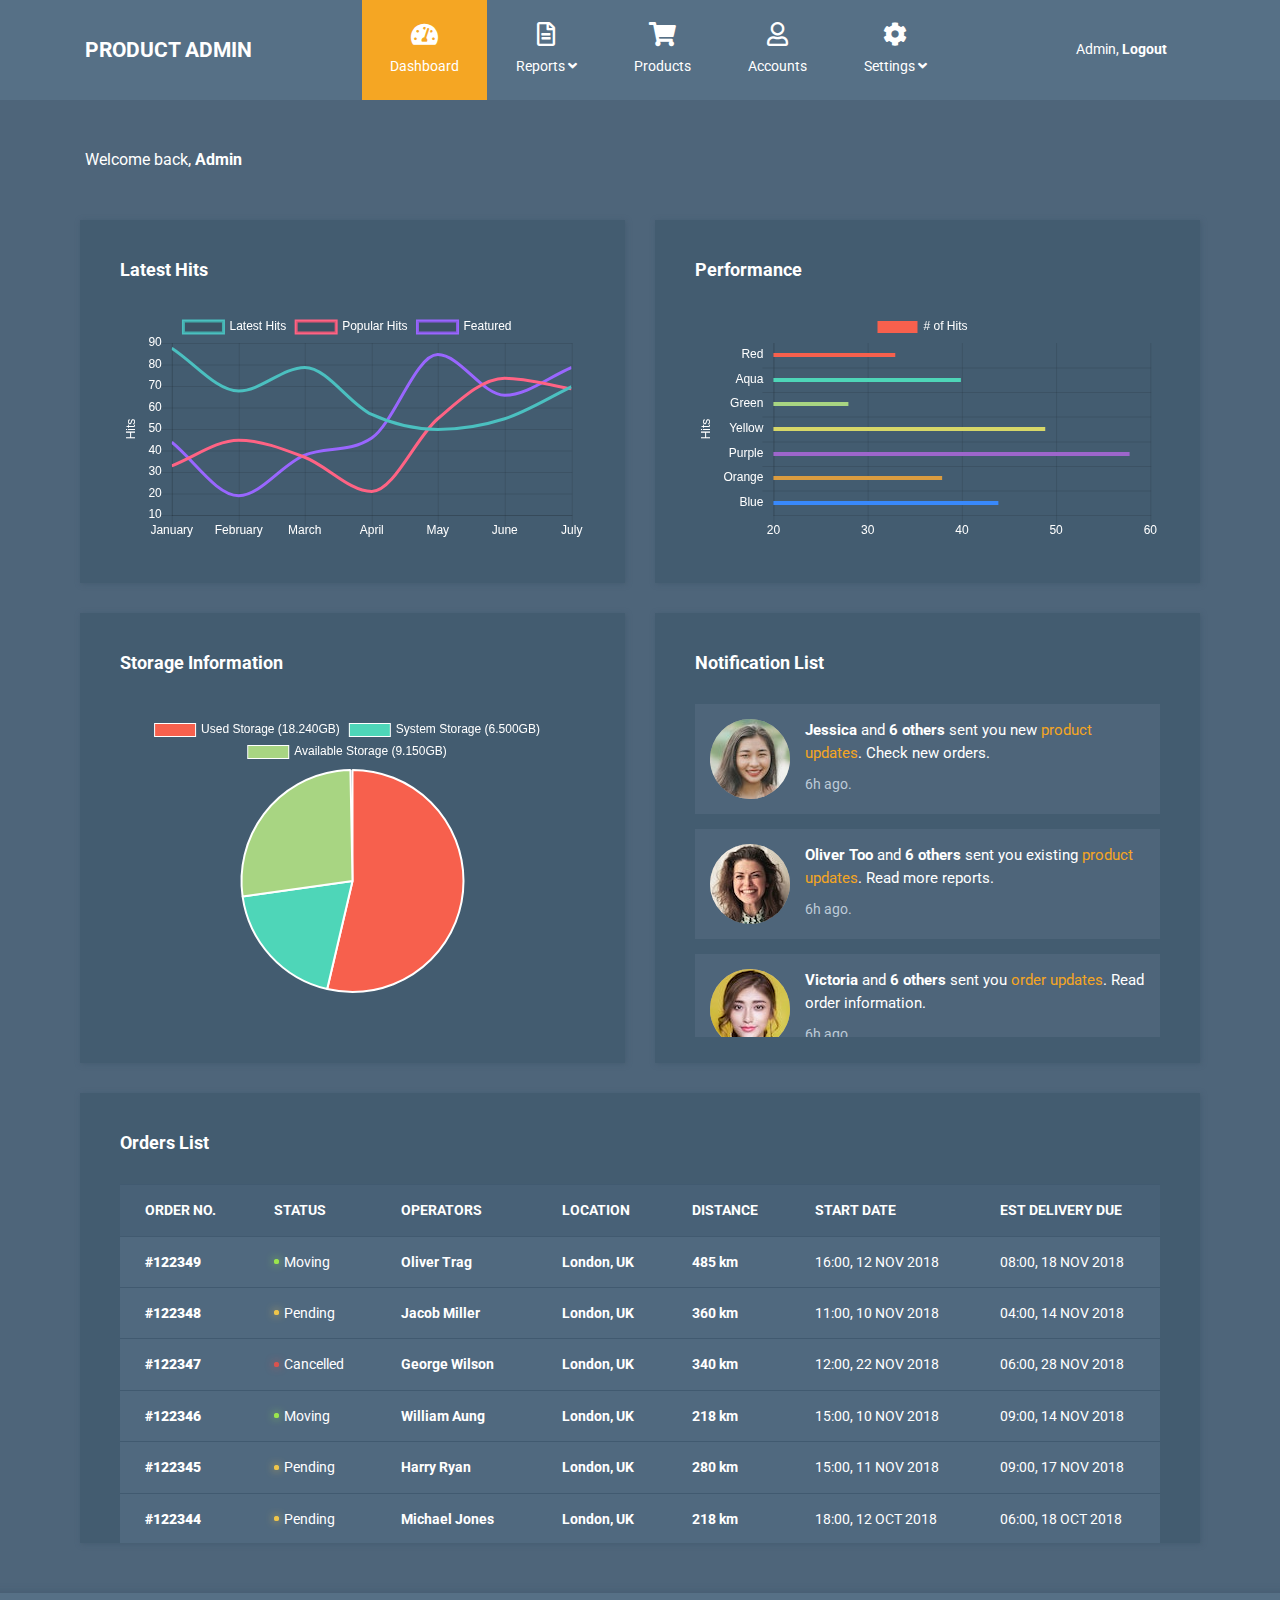
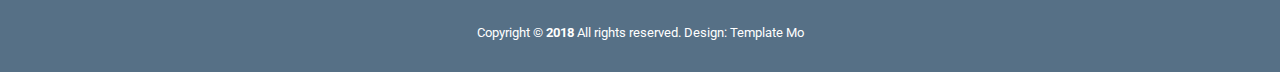
==== index.html @ ad21f2d3 "is added downloaded boostrap template" ====
<!DOCTYPE html>
<html lang="en">

<head>
    <meta charset="UTF-8">
    <meta name="viewport" content="width=device-width, initial-scale=1.0">
    <meta http-equiv="X-UA-Compatible" content="ie=edge">
    <title>Product Admin - Dashboard HTML Template</title>
    <link rel="stylesheet" href="https://fonts.googleapis.com/css?family=Roboto:400,700">
    <!-- https://fonts.google.com/specimen/Roboto -->
    <link rel="stylesheet" href="css/fontawesome.min.css">
    <!-- https://fontawesome.com/ -->
    <link rel="stylesheet" href="css/bootstrap.min.css">
    <!-- https://getbootstrap.com/ -->
    <link rel="stylesheet" href="css/templatemo-style.css">
    <!--
	Product Admin CSS Template
	https://templatemo.com/tm-524-product-admin
	-->
</head>

<body id="reportsPage">
    <div class="" id="home">
        <nav class="navbar navbar-expand-xl">
            <div class="container h-100">
                <a class="navbar-brand" href="index.html">
                    <h1 class="tm-site-title mb-0">Product Admin</h1>
                </a>
                <button class="navbar-toggler ml-auto mr-0" type="button" data-toggle="collapse" data-target="#navbarSupportedContent"
                    aria-controls="navbarSupportedContent" aria-expanded="false" aria-label="Toggle navigation">
                    <i class="fas fa-bars tm-nav-icon"></i>
                </button>

                <div class="collapse navbar-collapse" id="navbarSupportedContent">
                    <ul class="navbar-nav mx-auto h-100">
                        <li class="nav-item">
                            <a class="nav-link active" href="#">
                                <i class="fas fa-tachometer-alt"></i>
                                Dashboard
                                <span class="sr-only">(current)</span>
                            </a>
                        </li>
                        <li class="nav-item dropdown">

                            <a class="nav-link dropdown-toggle" href="#" id="navbarDropdown" role="button" data-toggle="dropdown"
                                aria-haspopup="true" aria-expanded="false">
                                <i class="far fa-file-alt"></i>
                                <span>
                                    Reports <i class="fas fa-angle-down"></i>
                                </span>
                            </a>
                            <div class="dropdown-menu" aria-labelledby="navbarDropdown">
                                <a class="dropdown-item" href="#">Daily Report</a>
                                <a class="dropdown-item" href="#">Weekly Report</a>
                                <a class="dropdown-item" href="#">Yearly Report</a>
                            </div>
                        </li>
                        <li class="nav-item">
                            <a class="nav-link" href="products.html">
                                <i class="fas fa-shopping-cart"></i>
                                Products
                            </a>
                        </li>

                        <li class="nav-item">
                            <a class="nav-link" href="accounts.html">
                                <i class="far fa-user"></i>
                                Accounts
                            </a>
                        </li>
                        <li class="nav-item dropdown">
                            <a class="nav-link dropdown-toggle" href="#" id="navbarDropdown" role="button" data-toggle="dropdown"
                                aria-haspopup="true" aria-expanded="false">
                                <i class="fas fa-cog"></i>
                                <span>
                                    Settings <i class="fas fa-angle-down"></i>
                                </span>
                            </a>
                            <div class="dropdown-menu" aria-labelledby="navbarDropdown">
                                <a class="dropdown-item" href="#">Profile</a>
                                <a class="dropdown-item" href="#">Billing</a>
                                <a class="dropdown-item" href="#">Customize</a>
                            </div>
                        </li>
                    </ul>
                    <ul class="navbar-nav">
                        <li class="nav-item">
                            <a class="nav-link d-block" href="login.html">
                                Admin, <b>Logout</b>
                            </a>
                        </li>
                    </ul>
                </div>
            </div>

        </nav>
        <div class="container">
            <div class="row">
                <div class="col">
                    <p class="text-white mt-5 mb-5">Welcome back, <b>Admin</b></p>
                </div>
            </div>
            <!-- row -->
            <div class="row tm-content-row">
                <div class="col-sm-12 col-md-12 col-lg-6 col-xl-6 tm-block-col">
                    <div class="tm-bg-primary-dark tm-block">
                        <h2 class="tm-block-title">Latest Hits</h2>
                        <canvas id="lineChart"></canvas>
                    </div>
                </div>
                <div class="col-sm-12 col-md-12 col-lg-6 col-xl-6 tm-block-col">
                    <div class="tm-bg-primary-dark tm-block">
                        <h2 class="tm-block-title">Performance</h2>
                        <canvas id="barChart"></canvas>
                    </div>
                </div>
                <div class="col-sm-12 col-md-12 col-lg-6 col-xl-6 tm-block-col">
                    <div class="tm-bg-primary-dark tm-block tm-block-taller">
                        <h2 class="tm-block-title">Storage Information</h2>
                        <div id="pieChartContainer">
                            <canvas id="pieChart" class="chartjs-render-monitor" width="200" height="200"></canvas>
                        </div>                        
                    </div>
                </div>
                <div class="col-sm-12 col-md-12 col-lg-6 col-xl-6 tm-block-col">
                    <div class="tm-bg-primary-dark tm-block tm-block-taller tm-block-overflow">
                        <h2 class="tm-block-title">Notification List</h2>
                        <div class="tm-notification-items">
                            <div class="media tm-notification-item">
                                <div class="tm-gray-circle"><img src="img/notification-01.jpg" alt="Avatar Image" class="rounded-circle"></div>
                                <div class="media-body">
                                    <p class="mb-2"><b>Jessica</b> and <b>6 others</b> sent you new <a href="#"
                                            class="tm-notification-link">product updates</a>. Check new orders.</p>
                                    <span class="tm-small tm-text-color-secondary">6h ago.</span>
                                </div>
                            </div>
                            <div class="media tm-notification-item">
                                <div class="tm-gray-circle"><img src="img/notification-02.jpg" alt="Avatar Image" class="rounded-circle"></div>
                                <div class="media-body">
                                    <p class="mb-2"><b>Oliver Too</b> and <b>6 others</b> sent you existing <a href="#"
                                            class="tm-notification-link">product updates</a>. Read more reports.</p>
                                    <span class="tm-small tm-text-color-secondary">6h ago.</span>
                                </div>
                            </div>
                            <div class="media tm-notification-item">
                                <div class="tm-gray-circle"><img src="img/notification-03.jpg" alt="Avatar Image" class="rounded-circle"></div>
                                <div class="media-body">
                                    <p class="mb-2"><b>Victoria</b> and <b>6 others</b> sent you <a href="#"
                                            class="tm-notification-link">order updates</a>. Read order information.</p>
                                    <span class="tm-small tm-text-color-secondary">6h ago.</span>
                                </div>
                            </div>
                            <div class="media tm-notification-item">
                                <div class="tm-gray-circle"><img src="img/notification-01.jpg" alt="Avatar Image" class="rounded-circle"></div>
                                <div class="media-body">
                                    <p class="mb-2"><b>Laura Cute</b> and <b>6 others</b> sent you <a href="#"
                                            class="tm-notification-link">product records</a>.</p>
                                    <span class="tm-small tm-text-color-secondary">6h ago.</span>
                                </div>
                            </div>
                            <div class="media tm-notification-item">
                                <div class="tm-gray-circle"><img src="img/notification-02.jpg" alt="Avatar Image" class="rounded-circle"></div>
                                <div class="media-body">
                                    <p class="mb-2"><b>Samantha</b> and <b>6 others</b> sent you <a href="#"
                                            class="tm-notification-link">order stuffs</a>.</p>
                                    <span class="tm-small tm-text-color-secondary">6h ago.</span>
                                </div>
                            </div>
                            <div class="media tm-notification-item">
                                <div class="tm-gray-circle"><img src="img/notification-03.jpg" alt="Avatar Image" class="rounded-circle"></div>
                                <div class="media-body">
                                    <p class="mb-2"><b>Sophie</b> and <b>6 others</b> sent you <a href="#"
                                            class="tm-notification-link">product updates</a>.</p>
                                    <span class="tm-small tm-text-color-secondary">6h ago.</span>
                                </div>
                            </div>
                            <div class="media tm-notification-item">
                                <div class="tm-gray-circle"><img src="img/notification-01.jpg" alt="Avatar Image" class="rounded-circle"></div>
                                <div class="media-body">
                                    <p class="mb-2"><b>Lily A</b> and <b>6 others</b> sent you <a href="#"
                                            class="tm-notification-link">product updates</a>.</p>
                                    <span class="tm-small tm-text-color-secondary">6h ago.</span>
                                </div>
                            </div>
                            <div class="media tm-notification-item">
                                <div class="tm-gray-circle"><img src="img/notification-02.jpg" alt="Avatar Image" class="rounded-circle"></div>
                                <div class="media-body">
                                    <p class="mb-2"><b>Amara</b> and <b>6 others</b> sent you <a href="#"
                                            class="tm-notification-link">product updates</a>.</p>
                                    <span class="tm-small tm-text-color-secondary">6h ago.</span>
                                </div>
                            </div>
                            <div class="media tm-notification-item">
                                <div class="tm-gray-circle"><img src="img/notification-03.jpg" alt="Avatar Image" class="rounded-circle"></div>
                                <div class="media-body">
                                    <p class="mb-2"><b>Cinthela</b> and <b>6 others</b> sent you <a href="#"
                                            class="tm-notification-link">product updates</a>.</p>
                                    <span class="tm-small tm-text-color-secondary">6h ago.</span>
                                </div>
                            </div>
                        </div>
                    </div>
                </div>
                <div class="col-12 tm-block-col">
                    <div class="tm-bg-primary-dark tm-block tm-block-taller tm-block-scroll">
                        <h2 class="tm-block-title">Orders List</h2>
                        <table class="table">
                            <thead>
                                <tr>
                                    <th scope="col">ORDER NO.</th>
                                    <th scope="col">STATUS</th>
                                    <th scope="col">OPERATORS</th>
                                    <th scope="col">LOCATION</th>
                                    <th scope="col">DISTANCE</th>
                                    <th scope="col">START DATE</th>
                                    <th scope="col">EST DELIVERY DUE</th>
                                </tr>
                            </thead>
                            <tbody>
                                <tr>
                                    <th scope="row"><b>#122349</b></th>
                                    <td>
                                        <div class="tm-status-circle moving">
                                        </div>Moving
                                    </td>
                                    <td><b>Oliver Trag</b></td>
                                    <td><b>London, UK</b></td>
                                    <td><b>485 km</b></td>
                                    <td>16:00, 12 NOV 2018</td>
                                    <td>08:00, 18 NOV 2018</td>
                                </tr>
                                <tr>
                                    <th scope="row"><b>#122348</b></th>
                                    <td>
                                        <div class="tm-status-circle pending">
                                        </div>Pending
                                    </td>
                                    <td><b>Jacob Miller</b></td>
                                    <td><b>London, UK</b></td>
                                    <td><b>360 km</b></td>
                                    <td>11:00, 10 NOV 2018</td>
                                    <td>04:00, 14 NOV 2018</td>
                                </tr>
                                <tr>
                                    <th scope="row"><b>#122347</b></th>
                                    <td>
                                        <div class="tm-status-circle cancelled">
                                        </div>Cancelled
                                    </td>
                                    <td><b>George Wilson</b></td>
                                    <td><b>London, UK</b></td>
                                    <td><b>340 km</b></td>
                                    <td>12:00, 22 NOV 2018</td>
                                    <td>06:00, 28 NOV 2018</td>
                                </tr>
                                <tr>
                                    <th scope="row"><b>#122346</b></th>
                                    <td>
                                        <div class="tm-status-circle moving">
                                        </div>Moving
                                    </td>
                                    <td><b>William Aung</b></td>
                                    <td><b>London, UK</b></td>
                                    <td><b>218 km</b></td>
                                    <td>15:00, 10 NOV 2018</td>
                                    <td>09:00, 14 NOV 2018</td>
                                </tr>
                                <tr>
                                    <th scope="row"><b>#122345</b></th>
                                    <td>
                                        <div class="tm-status-circle pending">
                                        </div>Pending
                                    </td>
                                    <td><b>Harry Ryan</b></td>
                                    <td><b>London, UK</b></td>
                                    <td><b>280 km</b></td>
                                    <td>15:00, 11 NOV 2018</td>
                                    <td>09:00, 17 NOV 2018</td>
                                </tr>
                                <tr>
                                    <th scope="row"><b>#122344</b></th>
                                    <td>
                                        <div class="tm-status-circle pending">
                                        </div>Pending
                                    </td>
                                    <td><b>Michael Jones</b></td>
                                    <td><b>London, UK</b></td>
                                    <td><b>218 km</b></td>
                                    <td>18:00, 12 OCT 2018</td>
                                    <td>06:00, 18 OCT 2018</td>
                                </tr>
                                <tr>
                                    <th scope="row"><b>#122343</b></th>
                                    <td>
                                        <div class="tm-status-circle moving">
                                        </div>Moving
                                    </td>
                                    <td><b>Timmy Davis</b></td>
                                    <td><b>London, UK</b></td>
                                    <td><b>218 km</b></td>
                                    <td>12:00, 10 OCT 2018</td>
                                    <td>08:00, 18 OCT 2018</td>
                                </tr>
                                <tr>
                                    <th scope="row"><b>#122342</b></th>
                                    <td>
                                        <div class="tm-status-circle moving">
                                        </div>Moving
                                    </td>
                                    <td><b>Oscar Phyo</b></td>
                                    <td><b>London, UK</b></td>
                                    <td><b>420 km</b></td>
                                    <td>15:30, 06 OCT 2018</td>
                                    <td>09:30, 16 OCT 2018</td>
                                </tr>
                                <tr>
                                    <th scope="row"><b>#122341</b></th>
                                    <td>
                                        <div class="tm-status-circle moving">
                                        </div>Moving
                                    </td>
                                    <td><b>Charlie Brown</b></td>
                                    <td><b>London, UK</b></td>
                                    <td><b>300 km</b></td>
                                    <td>11:00, 10 OCT 2018</td>
                                    <td>03:00, 14 OCT 2018</td>
                                </tr>
                                <tr>
                                    <th scope="row"><b>#122340</b></th>
                                    <td>
                                        <div class="tm-status-circle cancelled">
                                        </div>Cancelled
                                    </td>
                                    <td><b>Wilson Cookies</b></td>
                                    <td><b>London, UK</b></td>
                                    <td><b>218 km</b></td>
                                    <td>17:30, 12 OCT 2018</td>
                                    <td>08:30, 22 OCT 2018</td>
                                </tr>
                                <tr>
                                    <th scope="row"><b>#122339</b></th>
                                    <td>
                                        <div class="tm-status-circle moving">
                                        </div>Moving
                                    </td>
                                    <td><b>Richard Clamon</b></td>
                                    <td><b>London, UK</b></td>
                                    <td><b>150 km</b></td>
                                    <td>15:00, 12 OCT 2018</td>
                                    <td>09:20, 26 OCT 2018</td>
                                </tr>
                            </tbody>
                        </table>
                    </div>
                </div>
            </div>
        </div>
        <footer class="tm-footer row tm-mt-small">
            <div class="col-12 font-weight-light">
                <p class="text-center text-white mb-0 px-4 small">
                    Copyright &copy; <b>2018</b> All rights reserved. 
                    
                    Design: <a rel="nofollow noopener" href="https://templatemo.com" class="tm-footer-link">Template Mo</a>
                </p>
            </div>
        </footer>
    </div>

    <script src="js/jquery-3.3.1.min.js"></script>
    <!-- https://jquery.com/download/ -->
    <script src="js/moment.min.js"></script>
    <!-- https://momentjs.com/ -->
    <script src="js/Chart.min.js"></script>
    <!-- http://www.chartjs.org/docs/latest/ -->
    <script src="js/bootstrap.min.js"></script>
    <!-- https://getbootstrap.com/ -->
    <script src="js/tooplate-scripts.js"></script>
    <script>
        Chart.defaults.global.defaultFontColor = 'white';
        let ctxLine,
            ctxBar,
            ctxPie,
            optionsLine,
            optionsBar,
            optionsPie,
            configLine,
            configBar,
            configPie,
            lineChart;
        barChart, pieChart;
        // DOM is ready
        $(function () {
            drawLineChart(); // Line Chart
            drawBarChart(); // Bar Chart
            drawPieChart(); // Pie Chart

            $(window).resize(function () {
                updateLineChart();
                updateBarChart();                
            });
        })
    </script>
</body>

</html>
---- css/templatemo-style.css ----
/*

Product Admin CSS Template

https://templatemo.com/tm-524-product-admin

*/

html {
  font-size: 16px;
  overflow-x: hidden;
}
body {
  font-family: Roboto, Helvetica, Arial, sans-serif;
  background-color: #4e657a;
  overflow-x: hidden;
}
a {
  transition: all 0.3s ease;
}
a:focus,
a:hover {
  text-decoration: none;
}
button:focus {
  outline: 0;
}
.navbar-brand {
  display: flex;
  align-items: center;
}
.tm-site-icon {
  color: #656565;
}
.tm-site-title {
  display: inline-block;
  text-transform: uppercase;
  font-size: 1.3rem;
  font-weight: 700;
  color: #fff;
}
.navbar {
  height: 100px;
  background-color: #567086;
  padding: 0;
}
.navbar .container {
  position: relative;
}
.tm-logout-icon {
  font-size: 1.5em;
}
.tm-mt-big {
  margin-top: 57px;
}
.tm-mb-big {
  margin-bottom: 60px;
}
.tm-mt-small {
  margin-top: 20px;
}
.tm-block-col {
  margin-bottom: 30px;
}
.tm-block {
  padding: 40px;
  -webkit-box-shadow: 1px 1px 5px 0 #455c71;
  -moz-box-shadow: 1px 1px 5px 0 #455c71;
  box-shadow: 1px 1px 5px 0 #455c71;
  min-height: 350px;
  height: 100%;
  max-height: 450px;
}
.tm-block-avatar,
.tm-block-settings {
  max-height: none;
}
.tm-block-avatar {
  height: auto;
}
.tm-block-h-auto {
  min-height: 1px;
  max-height: none;
  height: auto;
}
.tm-block-scroll {
  overflow-y: scroll;
}
.tm-block-overflow {
  overflow: hidden;
}
.tm-block-title {
  font-size: 1.1rem;
  font-weight: 700;
  color: #fff;
  margin-bottom: 30px;
}
.nav-link {
  color: #fff;
  height: 100%;
  display: flex;
  align-items: center;
  justify-content: center;
  flex-direction: column;
  font-size: 90%;
}
.nav-link > i {
  margin-bottom: 10px;
  margin-right: 0;
  font-size: 1.5rem;
}
.dropdown-item,
.nav-link {
  padding: 15px 20px;
}
.dropdown-menu {
  font-size: 90%;
  color: #fff;
  background-color: #567086;
  border-radius: 0;
  padding-top: 10px;
  padding-bottom: 10px;
  min-width: auto;
}
.dropdown-item {
  color: #fff;
  padding: 15px 30px;
}
.navbar-nav .active > .nav-link,
.navbar-nav .nav-link.active {
  background-color: #f5a623;
  color: #fff;
}
.navbar-nav .nav-link.active i {
  color: #fff;
}
.dropdown-item:focus,
.dropdown-item:hover {
  background-color: #567086;
}
.navbar-nav a:hover,
.navbar-nav a:hover i {
  color: #f5a623;
}
.nav-item {
  text-align: center;
}
.nav-item:last-child {
  margin-right: 0;
}
.dropdown-toggle::after {
  display: none;
}
.dropdown-menu {
  margin-top: 0;
  border: 0;
}
.tm-content-row {
  justify-content: space-between;
  margin-left: -20px;
  margin-right: -20px;
}
.tm-col {
  padding-left: 20px;
  padding-right: 20px;
  margin-bottom: 50px;
}
.tm-col-big {
  width: 39%;
}
.tm-col-small {
  width: 21.95%;
}
.tm-gray-circle {
  width: 80px;
  height: 80px;
  background-color: #aaa;
  border-radius: 50%;
  margin-right: 15px;
}
.tm-notification-items {
  overflow-y: scroll;
  height: 90%;
}
.tm-notification-item {
  padding: 15px;
  background-color: #4e657a;
  color: #fff;
  font-size: 95%;
  margin-bottom: 15px;
}
.tm-notification-item:last-child {
  margin-bottom: 0;
}
.tm-notification-link {
  color: #f5a623;
}
.tm-text-color-secondary {
  color: #bdcbd8;
}
.tm-small {
  font-size: 90%;
}
.table {
  background-color: #50697f;
  color: #fff;
  font-size: 85%;
  margin-bottom: 0;
}
thead {
  background-color: #486177;
  color: #fff;
}
.table thead th {
  border-bottom: 0;
}
.tm-status-circle {
  display: inline-block;
  margin-right: 5px;
  vertical-align: middle;
  width: 5px;
  height: 5px;
  border-radius: 50%;
  margin-top: -3px;
}
.moving {
  background-color: #9be64d;
  box-shadow: 0 0 8px #9be64d, inset 0 0 8px #9be64d;
}
.pending {
  background-color: #efc54b;
  box-shadow: 0 0 8px #efc54b, inset 0 0 8px #efc54b;
}
.cancelled {
  background-color: #da534f;
  box-shadow: 0 0 8px #da534f, inset 0 0 8px #da534f;
}
.tm-avatar {
  width: 345px;
}
.tm-avatar-container {
  position: relative;
  cursor: pointer;
  display: flex;
  align-items: center;
  flex-direction: column;
}
.tm-avatar-delete-link {
  position: absolute;
  left: 50%;
  top: 50%;
  margin-left: -25px;
  margin-top: -25px;
  z-index: 1000;
  padding: 14px;
  border-radius: 50%;
  background-color: rgba(57, 78, 100, 0.7);
  display: inline-block;
  width: 50px;
  height: 50px;
  text-align: center;
  display: none;
  transition: all 0.2s ease;
}
.tm-avatar-container:hover .tm-avatar-delete-link {
  display: block;
}
.tm-col-avatar {
  max-width: 425px;
  width: 37%;
  padding-left: 15px;
  padding-right: 15px;
}
.tm-col-account-settings {
  max-width: 822px;
  width: 63%;
  padding-left: 15px;
  padding-right: 15px;
}
.form-control {
  background-color: #54657d;
  color: #fff;
  border: 0;
}
.form-control:focus {
  background-color: #60738e;
  color: #fff;
  border-color: transparent;
  box-shadow: 0 0 0 0.1rem rgb(180, 206, 233, 0.5);
}
.form-group label {
  color: #fff;
  margin-bottom: 10px;
}
.tm-hide-sm {
  display: block;
}
.tm-list-group {
  counter-reset: myOrderedListItemsCounter;
  padding-left: 0;
}
.tm-list-group > li {
  list-style-type: none;
  position: relative;
  cursor: pointer;
  transition: all 0.3s ease;
  padding: 8px;
}
.tm-list-group > li:hover {
  color: #0266c4;
}
.tm-list-group > li:before {
  counter-increment: myOrderedListItemsCounter;
  content: counter(myOrderedListItemsCounter) ".";
  margin-right: 0.5em;
}
.tm-list {
  padding-left: 30px;
}
.tm-list > li {
  margin-bottom: 20px;
}
.form-control {
  padding: 19px 18px;
  border-radius: 0;
  height: 50px;
}
.form-group {
  margin-bottom: 15px;
}
.btn {
  border-radius: 0;
  padding: 13px 28px;
  transition: all 0.2s ease;
  max-width: 100%;
}
.btn-small {
  padding: 10px 24px;
}
.btn-primary {
  color: #fff;
  background-color: #f5a623;
  border: 2px solid #f5a623;
  font-size: 90%;
  font-weight: 600;
}
.btn-primary:active,
.btn-primary:hover {
  color: #f5a623;
  background-color: transparent;
  border: 2px solid #f5a623;
}
.custom-file-input {
  cursor: pointer;
}
.custom-file-label {
  border-radius: 0;
}
.table td,
.table th {
  border-top: 1px solid #415a70;
  padding: 15px 25px;
  vertical-align: middle;
}
.tm-table-small td,
.tm-table-small th {
  padding-left: 12px;
  padding-right: 12px;
}
.table-hover tbody tr {
  transition: all 0.2s ease;
}
.table-hover tbody tr:hover {
  color: #a0c0de;
}
.tm-bg-primary-dark {
  background-color: #435c70;
}
.tm-bg-gray {
  background-color: rgba(0, 0, 0, 0.05);
}
.tm-table-mt {
  margin-top: 66px;
}
.page-item:first-child .page-link {
  border-top-left-radius: 0;
  border-bottom-left-radius: 0;
}
.page-item:last-child .page-link {
  border-top-right-radius: 0;
  border-bottom-right-radius: 0;
}
.page-link {
  padding: 12px 18px;
}
.page-link,
.page-link:hover {
  color: #000;
}
.page-item {
  margin-right: 18px;
}
.page-item:last-child {
  margin-right: 0;
}
.page-item.active .page-link {
  background-color: #e9ecef;
  border-color: #dee2e6;
  color: #000;
}
input[type="checkbox"] {
  cursor: pointer;
  -webkit-appearance: none;
  appearance: none;
  background-color: #394e64;
  background-position: center;
  border-radius: 50%;
  box-sizing: border-box;
  position: relative;
  box-sizing: content-box;
  width: 24px;
  height: 24px;
  transition: all 0.1s linear;
}
input[type="checkbox"]:checked {
  background: url(../img/check-mark.png) #394e64 center no-repeat;
}
input[type="checkbox"]:focus {
  outline: 0 none;
  box-shadow: none;
}
.tm-block-products {
  min-height: 725px;
}
.tm-block-product-categories {
  min-height: 650px;
}
.tm-product-table-container {
  max-height: 465px;
  margin-bottom: 15px;
  overflow-y: scroll;
}
.tm-product-table tr {
  font-weight: 600;
}
.tm-product-name {
  font-size: 0.95rem;
  font-weight: 600;
}
.tm-product-delete-icon {
  font-size: 1.1rem;
  color: #fff;
}
.tm-product-delete-link {
  padding: 10px;
  border-radius: 50%;
  background-color: #394e64;
  display: inline-block;
  width: 40px;
  height: 40px;
  text-align: center;
}
.tm-product-delete-link:hover .tm-product-delete-icon {
  color: #6d8ca6;
}
.custom-select {
  width: 100%;
  border: none;
  color: #acc6de;
  height: 50px;
  -webkit-appearance: none;
  -moz-appearance: none;
  -ms-appearance: none;
  -o-appearance: none;
  appearance: none;
  -webkit-border-radius: 0;
  -moz-border-radius: 0;
  -ms-border-radius: 0;
  -o-border-radius: 0;
  border-radius: 0;
  padding: 15px;
  background: url(../img/arrow-down.png) 98% no-repeat #50657b;
}
.custom-select:focus {
  outline: 0;
}
.tm-trash-icon {
  color: #6e6c6c;
  cursor: pointer;
}
.tm-trash-icon:hover {
  color: #9f1321;
}
.tm-footer {
  background-color: #567086;
  padding-top: 30px;
  padding-bottom: 30px;
  -webkit-box-shadow: 0 -3px 5px 0 rgba(69, 92, 113, 0.59);
  -moz-box-shadow: 0 -3px 5px 0 rgba(69, 92, 113, 0.59);
  box-shadow: 0 -3px 5px 0 rgba(69, 92, 113, 0.59);
}
.custom-select {
  height: 50px;
  border-radius: 0;
}
.tm-product-img-dummy {
  max-width: 100%;
  height: 240px;
  display: flex;
  align-items: center;
  justify-content: center;
  color: #fff;
  background: #aaa;
}
.tm-product-img-edit {
  max-width: 100%;
  position: relative;
}
.tm-product-img-edit i {
  display: none;
  position: absolute;
}
.tm-product-img-edit:hover i {
  display: block;
}
.tm-upload-icon {
  background: #455c71;
  width: 55px;
  height: 55px;
  border-radius: 50%;
  text-align: center;
  padding-top: 15px;
  font-size: 22px;
}
.tm-login-col {
  max-width: 470px;
}
.navbar-toggler {
  border-color: #708da8;
  box-shadow: rgba(255, 255, 255, 0.1) 0 1px 1px 2px;
  border-radius: 0;
  padding: 10px 15px;
  transition: all 0.2s ease;
}
.navbar-toggler:hover {
  border-color: #f5a623;
  color: #f5a623;
}
.tm-nav-icon {
  color: #fff;
}
.navbar-toggler:hover .tm-nav-icon {
  color: #f5a623;
}
::-webkit-scrollbar {
  width: 8px;
  height: 8px;
}
::-webkit-scrollbar-track {
  background: #394f62;
}
::-webkit-scrollbar-thumb {
  background: #6d8da6;
}
::-webkit-scrollbar-thumb:hover {
  background: #8ab5d6;
}

.tm-footer-link {
  color: white;
}

.tm-footer-link:hover,
.tm-footer-link:focus {
  color: #aacbea;
}

@media (min-width: 1200px) {
  .navbar-expand-xl .navbar-nav .nav-link {
    padding-left: 28px;
    padding-right: 28px;
  }
  .navbar-collapse {
    height: 100%;
  }
}
@media (min-width: 992px) {
  .navbar-expand-lg .navbar-nav .nav-link {
    padding: 15px 20px;
  }
}
@media (max-width: 1275px) and (min-width: 1200px) {
  .nav-item {
    margin-right: 15px;
  }
}
@media (max-width: 1350px) {
  .nav-item {
    margin-right: 1px;
  }
}
@media (max-width: 1199px) {
  .tm-col-big,
  .tm-col-small {
    width: 49.65%;
  }
  .navbar-collapse {
    padding: 0;
    box-shadow: rgba(255, 255, 255, 0.1) 0 1px 1px 1px;
    position: absolute;
    top: 72px;
    right: 20px;
    width: 200px;
    z-index: 1000;
  }
  .dropdown-menu {
    text-align: center;
  }
  .nav-link {
    color: #fff;
    background-color: #567086;
    padding: 15px;
    flex-direction: row;
  }
  .nav-link > i {
    font-size: 1rem;
    margin-right: 10px;
    margin-bottom: 0;
  }
  .nav-item {
    margin-right: 0;
  }
  .tm-block-taller {
    max-height: 520px;
  }
}
@media (max-width: 1199.98px) {
  .navbar-expand-xl > .container,
  .navbar-expand-xl > .container-fluid {
    padding-left: 15px;
    padding-right: 15px;
  }
  .navbar-collapse {
    right: 15px;
  }
}
@media (max-width: 991px) {
  .tm-col-big,
  .tm-col-small {
    width: 100%;
    min-height: 383px;
    height: auto;
  }
  .tm-block {
    padding: 30px;
  }
}
@media (max-width: 767px) {
  .tm-col-account-settings,
  .tm-col-avatar {
    width: 100%;
    max-width: 100%;
  }
  .tm-block-avatar {
    display: flex;
    flex-direction: column;
  }
  .tm-avatar {
    align-self: center;
  }
  .tm-hide-sm {
    display: none;
  }
}
@media (max-width: 633px) {
  .page-item {
    margin-top: 10px;
  }
  .custom-select {
    background-position: 96%;
  }
}
@media (max-width: 574px) {
  .navbar-collapse {
    top: 47px;
  }
  .navbar {
    height: 50px;
  }
  .tm-site-title {
    font-size: 1.4rem;
    margin-left: 7px;
  }
  .tm-site-icon {
    font-size: 2em;
  }
}
@media (max-width: 480px) {
  .tm-mt-big {
    margin-top: 45px;
  }
  .tm-mb-big {
    margin-bottom: 45px;
  }
  #barChart,
  #lineChart {
    max-height: 350px;
  }
}
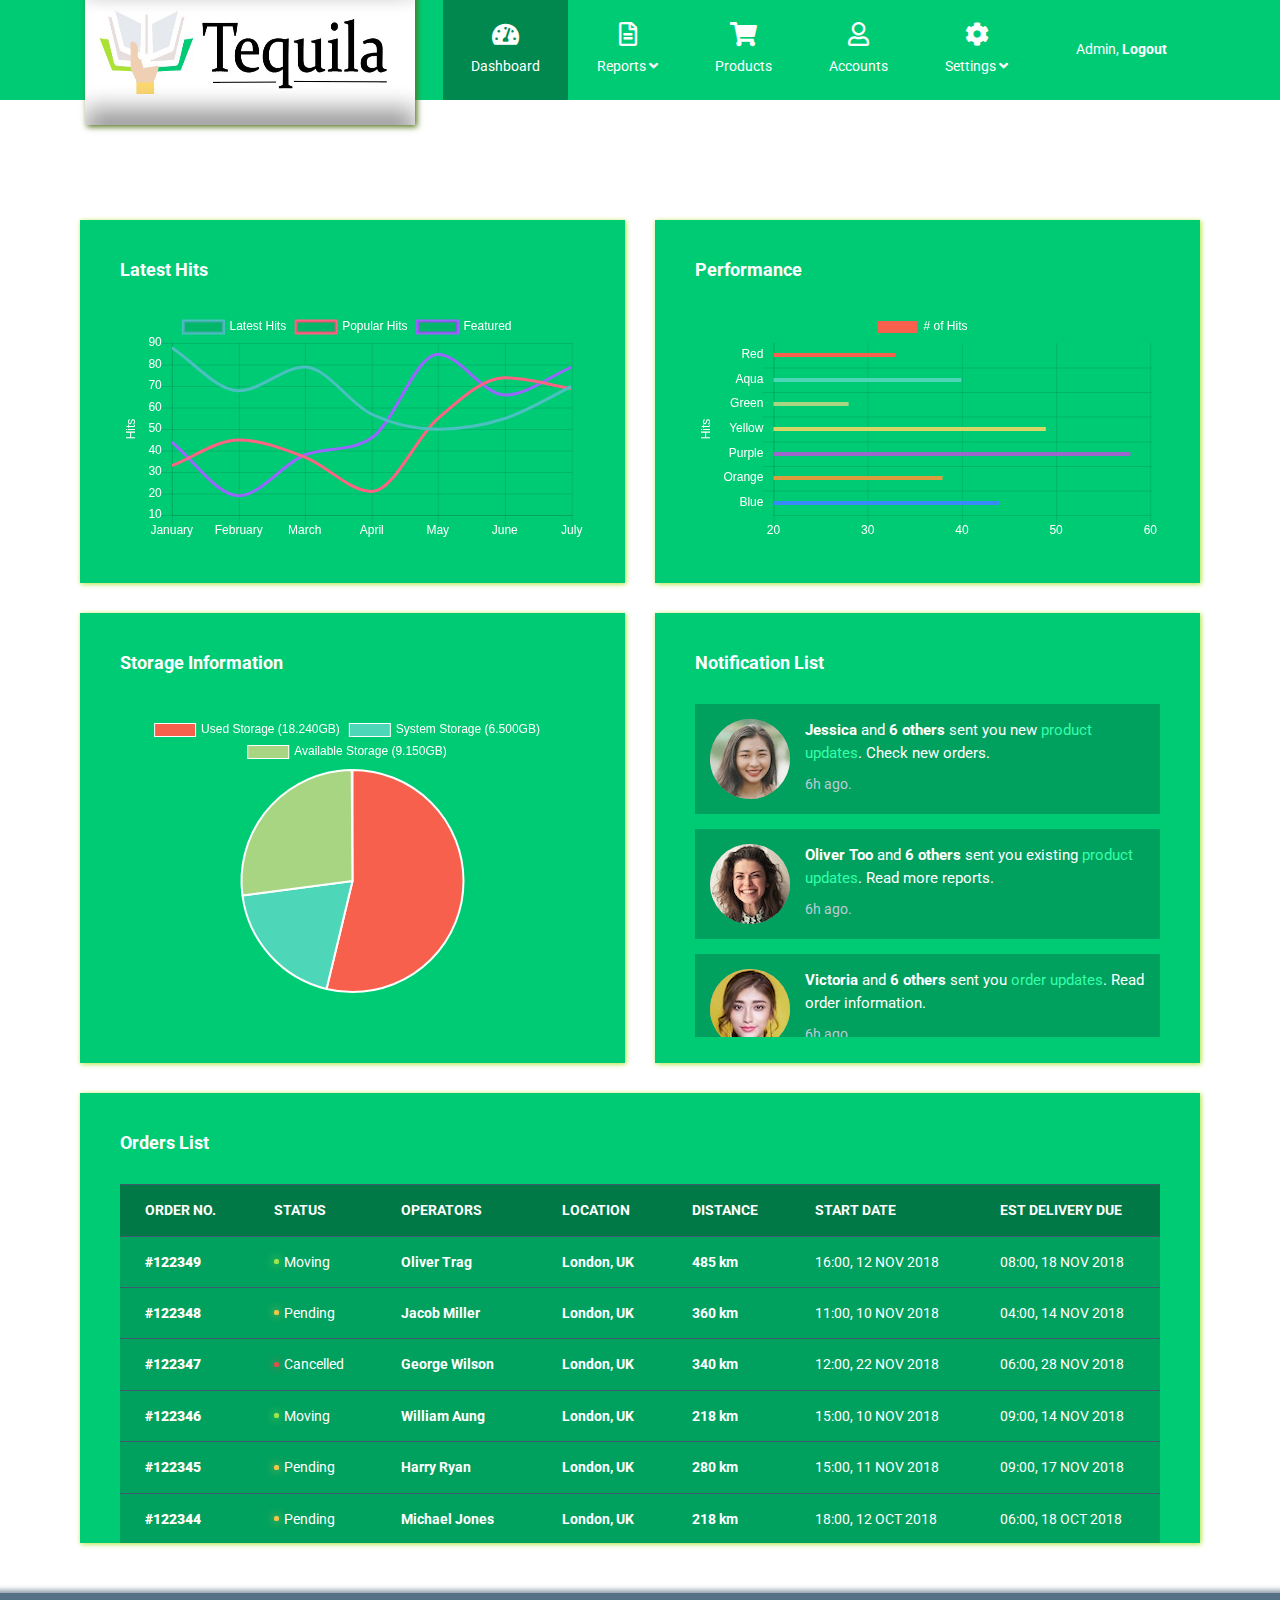
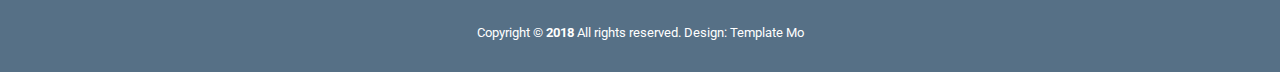
==== commit 92a56fb8: "se agrega estilos visuales y logo" ====
--- a/index.html
+++ b/index.html
@@ -24,7 +24,9 @@
         <nav class="navbar navbar-expand-xl">
             <div class="container h-100">
                 <a class="navbar-brand" href="index.html">
-                    <h1 class="tm-site-title mb-0">Product Admin</h1>
+                    <img src="img/Logo Tequila.jpeg" class="tm-site-title" id="logo"/>
+                    <!--<h1 class="tm-site-title mb-0">Tequila</h1>-->
+                    
                 </a>
                 <button class="navbar-toggler ml-auto mr-0" type="button" data-toggle="collapse" data-target="#navbarSupportedContent"
                     aria-controls="navbarSupportedContent" aria-expanded="false" aria-label="Toggle navigation">
--- a/css/templatemo-style.css
+++ b/css/templatemo-style.css
@@ -5,14 +5,18 @@
 https://templatemo.com/tm-524-product-admin
 
 */
-
+#logo{
+  width: 330px;
+  height: 150px;
+  box-shadow: 2px 2px 6px 0 rgb(86, 114, 26);
+}
 html {
   font-size: 16px;
   overflow-x: hidden;
 }
 body {
   font-family: Roboto, Helvetica, Arial, sans-serif;
-  background-color: #4e657a;
+  background-color: #ffffff;
   overflow-x: hidden;
 }
 a {
@@ -41,7 +45,7 @@
 }
 .navbar {
   height: 100px;
-  background-color: #567086;
+  background-color: #00cb75;
   padding: 0;
 }
 .navbar .container {
@@ -64,9 +68,9 @@
 }
 .tm-block {
   padding: 40px;
-  -webkit-box-shadow: 1px 1px 5px 0 #455c71;
-  -moz-box-shadow: 1px 1px 5px 0 #455c71;
-  box-shadow: 1px 1px 5px 0 #455c71;
+  -webkit-box-shadow: 1px 1px 5px 0 #ACE233;
+  -moz-box-shadow: 1px 1px 5px 0 #ACE233;
+  box-shadow: 1px 1px 5px 0 #ACE233;
   min-height: 350px;
   height: 100%;
   max-height: 450px;
@@ -116,7 +120,7 @@
 .dropdown-menu {
   font-size: 90%;
   color: #fff;
-  background-color: #567086;
+  background-color: #ACE233;
   border-radius: 0;
   padding-top: 10px;
   padding-bottom: 10px;
@@ -128,7 +132,7 @@
 }
 .navbar-nav .active > .nav-link,
 .navbar-nav .nav-link.active {
-  background-color: #f5a623;
+  background-color: #00884f;
   color: #fff;
 }
 .navbar-nav .nav-link.active i {
@@ -136,11 +140,11 @@
 }
 .dropdown-item:focus,
 .dropdown-item:hover {
-  background-color: #567086;
+  background-color: rgb(136, 180, 40);
 }
 .navbar-nav a:hover,
 .navbar-nav a:hover i {
-  color: #f5a623;
+  color: rgb(193, 255, 58);
 }
 .nav-item {
   text-align: center;
@@ -184,7 +188,7 @@
 }
 .tm-notification-item {
   padding: 15px;
-  background-color: #4e657a;
+  background-color: #00a15e;
   color: #fff;
   font-size: 95%;
   margin-bottom: 15px;
@@ -193,7 +197,7 @@
   margin-bottom: 0;
 }
 .tm-notification-link {
-  color: #f5a623;
+  color: #31ffa9;
 }
 .tm-text-color-secondary {
   color: #bdcbd8;
@@ -202,13 +206,13 @@
   font-size: 90%;
 }
 .table {
-  background-color: #50697f;
+  background-color: #00a15e;
   color: #fff;
   font-size: 85%;
   margin-bottom: 0;
 }
 thead {
-  background-color: #486177;
+  background-color: #007946;
   color: #fff;
 }
 .table thead th {
@@ -278,12 +282,12 @@
   padding-right: 15px;
 }
 .form-control {
-  background-color: #54657d;
-  color: #fff;
+  background-color: #fff;
+  color: rgb(54, 54, 54);
   border: 0;
 }
 .form-control:focus {
-  background-color: #60738e;
+  background-color: #00a15e;
   color: #fff;
   border-color: transparent;
   box-shadow: 0 0 0 0.1rem rgb(180, 206, 233, 0.5);
@@ -339,16 +343,16 @@
 }
 .btn-primary {
   color: #fff;
-  background-color: #f5a623;
-  border: 2px solid #f5a623;
+  background-color: #d81d60;
+  border: 2px solid #bd1b53;
   font-size: 90%;
   font-weight: 600;
 }
 .btn-primary:active,
 .btn-primary:hover {
-  color: #f5a623;
-  background-color: transparent;
-  border: 2px solid #f5a623;
+  color: #fff;
+  background-color: #7e1238;
+  border: 2px solid #bd1b53;
 }
 .custom-file-input {
   cursor: pointer;
@@ -374,7 +378,7 @@
   color: #a0c0de;
 }
 .tm-bg-primary-dark {
-  background-color: #435c70;
+  background-color: #00cb75;
 }
 .tm-bg-gray {
   background-color: rgba(0, 0, 0, 0.05);
@@ -466,7 +470,7 @@
 .custom-select {
   width: 100%;
   border: none;
-  color: #acc6de;
+  color: #e6e9eb;
   height: 50px;
   -webkit-appearance: none;
   -moz-appearance: none;
@@ -479,7 +483,7 @@
   -o-border-radius: 0;
   border-radius: 0;
   padding: 15px;
-  background: url(../img/arrow-down.png) 98% no-repeat #50657b;
+  background: url(../img/arrow-down.png) 98% no-repeat #007a47;
 }
 .custom-select:focus {
   outline: 0;
@@ -618,7 +622,7 @@
   }
   .nav-link {
     color: #fff;
-    background-color: #567086;
+    background-color: #00ad65;
     padding: 15px;
     flex-direction: row;
   }
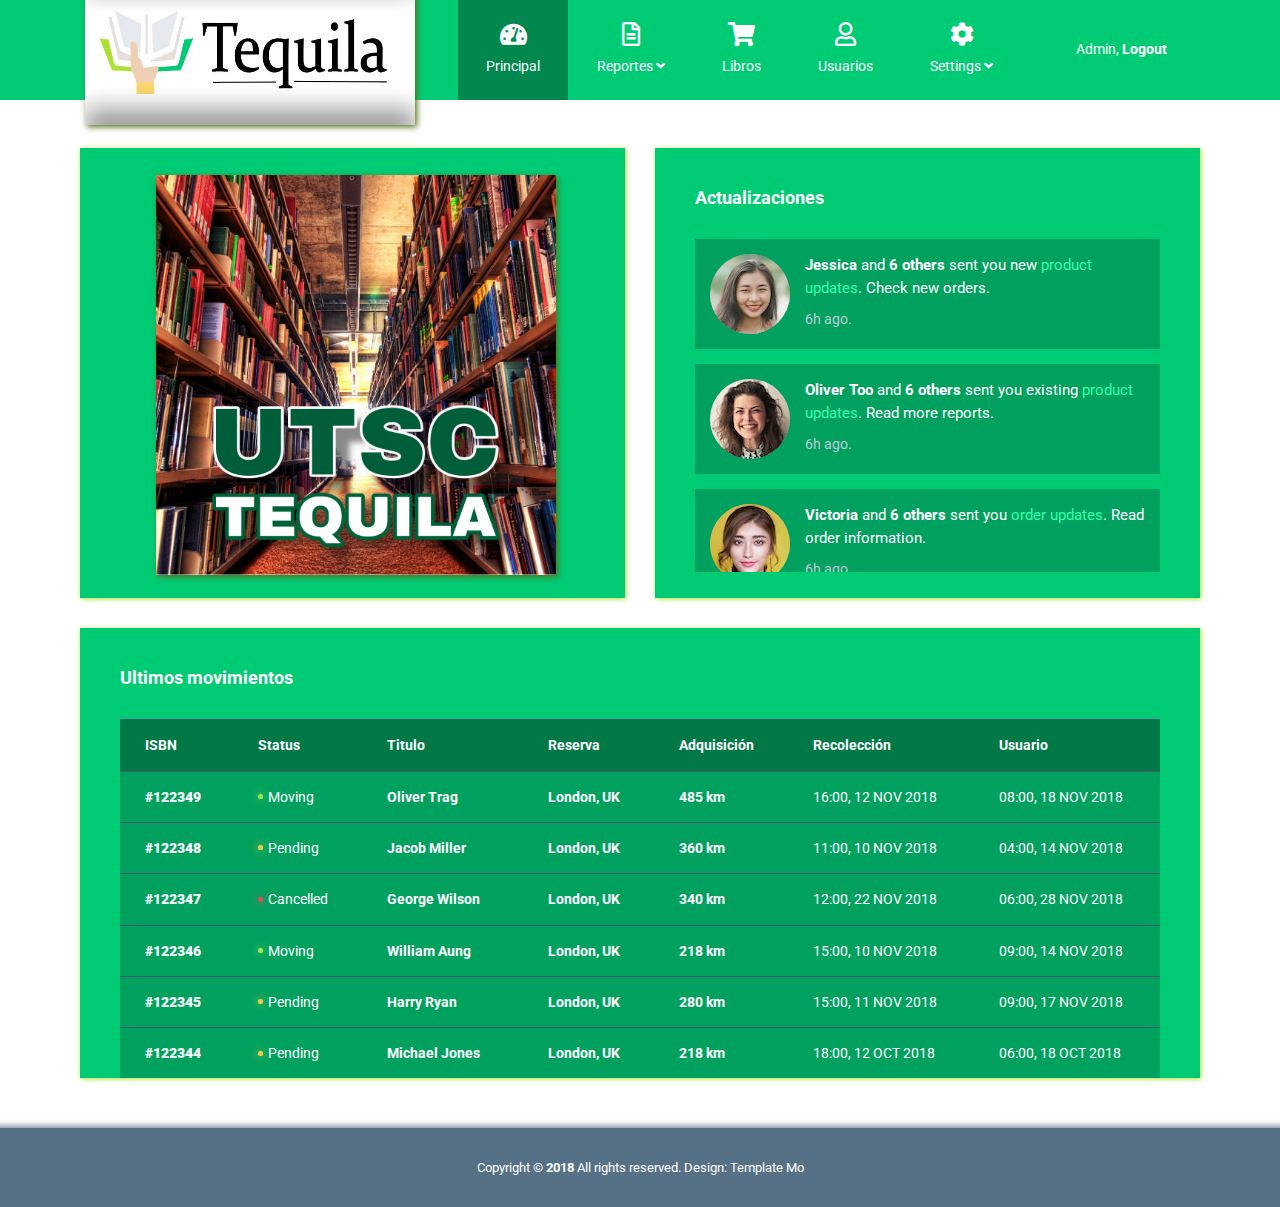
==== commit 1463756e: "se cambiaron textos a español y se modifica css" ====
--- a/index.html
+++ b/index.html
@@ -38,7 +38,7 @@
                         <li class="nav-item">
                             <a class="nav-link active" href="#">
                                 <i class="fas fa-tachometer-alt"></i>
-                                Dashboard
+                                Principal
                                 <span class="sr-only">(current)</span>
                             </a>
                         </li>
@@ -48,26 +48,26 @@
                                 aria-haspopup="true" aria-expanded="false">
                                 <i class="far fa-file-alt"></i>
                                 <span>
-                                    Reports <i class="fas fa-angle-down"></i>
+                                    Reportes <i class="fas fa-angle-down"></i>
                                 </span>
                             </a>
                             <div class="dropdown-menu" aria-labelledby="navbarDropdown">
-                                <a class="dropdown-item" href="#">Daily Report</a>
-                                <a class="dropdown-item" href="#">Weekly Report</a>
-                                <a class="dropdown-item" href="#">Yearly Report</a>
+                                <a class="dropdown-item" href="https://docs.google.com/spreadsheets/d/1ftfFd2Er8roTeizDyuF7i0oF1Rf57_sg/edit#gid=964739288" target="_Blank">Daily Report</a>
+                                <a class="dropdown-item" href="https://docs.google.com/spreadsheets/d/1UcfWFZTyLBJ1nADMvFy2CD5_gPp3V_a7/edit#gid=163895631" target="_Blank">Weekly Report</a>
+                                <a class="dropdown-item" href="https://docs.google.com/spreadsheets/d/1BOyw50u8dMtRGMUoABpxks9FINKLMCXt/edit#gid=1735513427" target="_Blank">Yearly Report</a>
                             </div>
                         </li>
                         <li class="nav-item">
                             <a class="nav-link" href="products.html">
                                 <i class="fas fa-shopping-cart"></i>
-                                Products
+                                Libros
                             </a>
                         </li>
 
                         <li class="nav-item">
                             <a class="nav-link" href="accounts.html">
                                 <i class="far fa-user"></i>
-                                Accounts
+                                Usuarios
                             </a>
                         </li>
                         <li class="nav-item dropdown">
@@ -99,34 +99,20 @@
         <div class="container">
             <div class="row">
                 <div class="col">
-                    <p class="text-white mt-5 mb-5">Welcome back, <b>Admin</b></p>
+                    <p class="text-white mt-5 mb-5"></p>
                 </div>
             </div>
             <!-- row -->
             <div class="row tm-content-row">
-                <div class="col-sm-12 col-md-12 col-lg-6 col-xl-6 tm-block-col">
-                    <div class="tm-bg-primary-dark tm-block">
-                        <h2 class="tm-block-title">Latest Hits</h2>
-                        <canvas id="lineChart"></canvas>
-                    </div>
-                </div>
-                <div class="col-sm-12 col-md-12 col-lg-6 col-xl-6 tm-block-col">
-                    <div class="tm-bg-primary-dark tm-block">
-                        <h2 class="tm-block-title">Performance</h2>
-                        <canvas id="barChart"></canvas>
-                    </div>
-                </div>
+
                 <div class="col-sm-12 col-md-12 col-lg-6 col-xl-6 tm-block-col">
                     <div class="tm-bg-primary-dark tm-block tm-block-taller">
-                        <h2 class="tm-block-title">Storage Information</h2>
-                        <div id="pieChartContainer">
-                            <canvas id="pieChart" class="chartjs-render-monitor" width="200" height="200"></canvas>
-                        </div>                        
+                            <img src="img/image0.jpeg" class="tm-site-title" id="logo2"/>                      
                     </div>
                 </div>
                 <div class="col-sm-12 col-md-12 col-lg-6 col-xl-6 tm-block-col">
                     <div class="tm-bg-primary-dark tm-block tm-block-taller tm-block-overflow">
-                        <h2 class="tm-block-title">Notification List</h2>
+                        <h2 class="tm-block-title">Actualizaciones</h2>
                         <div class="tm-notification-items">
                             <div class="media tm-notification-item">
                                 <div class="tm-gray-circle"><img src="img/notification-01.jpg" alt="Avatar Image" class="rounded-circle"></div>
@@ -205,17 +191,17 @@
                 </div>
                 <div class="col-12 tm-block-col">
                     <div class="tm-bg-primary-dark tm-block tm-block-taller tm-block-scroll">
-                        <h2 class="tm-block-title">Orders List</h2>
+                        <h2 class="tm-block-title">Ultimos movimientos</h2>
                         <table class="table">
                             <thead>
                                 <tr>
-                                    <th scope="col">ORDER NO.</th>
-                                    <th scope="col">STATUS</th>
-                                    <th scope="col">OPERATORS</th>
-                                    <th scope="col">LOCATION</th>
-                                    <th scope="col">DISTANCE</th>
-                                    <th scope="col">START DATE</th>
-                                    <th scope="col">EST DELIVERY DUE</th>
+                                    <th scope="col">ISBN</th>
+                                    <th scope="col">Status</th>
+                                    <th scope="col">Titulo</th>
+                                    <th scope="col">Reserva</th>
+                                    <th scope="col">Adquisición</th>
+                                    <th scope="col">Recolección</th>
+                                    <th scope="col">Usuario</th>
                                 </tr>
                             </thead>
                             <tbody>
--- a/css/templatemo-style.css
+++ b/css/templatemo-style.css
@@ -9,6 +9,21 @@
   width: 330px;
   height: 150px;
   box-shadow: 2px 2px 6px 0 rgb(86, 114, 26);
+  display: block;
+}
+#logo2{
+  width: 400px;
+  height: 400px;
+  margin-left: 36px;
+  margin-bottom: 60px;
+  margin-top: -13px;
+  box-shadow: 2px 2px 6px 0 rgb(86, 114, 26);
+}
+#logo3{
+  width: 330px;
+  height: 150px;
+  box-shadow: 2px 2px 6px 0 rgb(86, 114, 26);
+  margin-left: 390px;
 }
 html {
   font-size: 16px;
@@ -693,7 +708,7 @@
   }
   .tm-site-title {
     font-size: 1.4rem;
-    margin-left: 7px;
+    
   }
   .tm-site-icon {
     font-size: 2em;
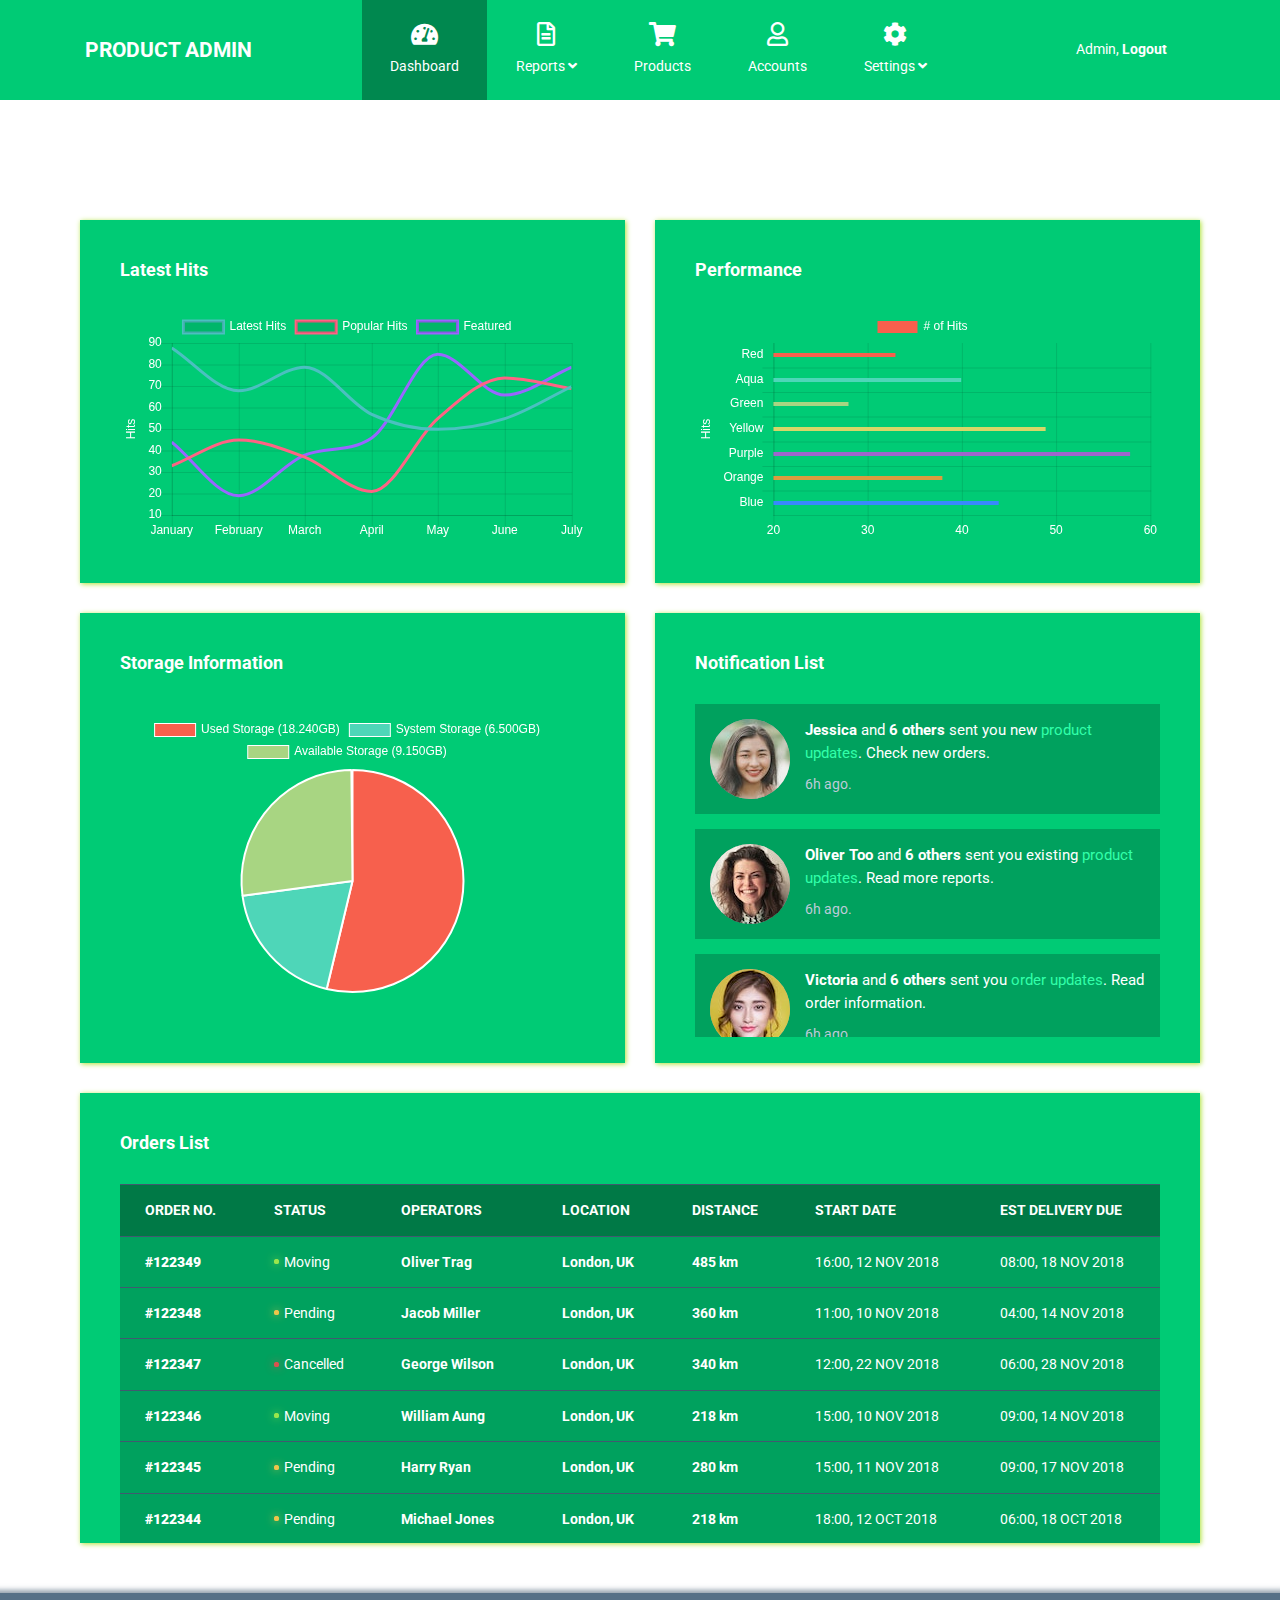
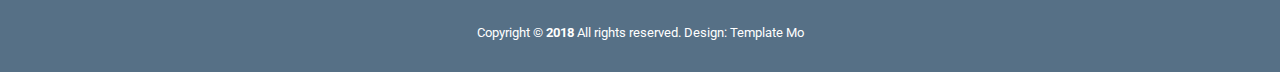
==== commit f4c14e9e: "checando" ====
--- a/index.html
+++ b/index.html
@@ -1,6 +1,6 @@
 <!DOCTYPE html>
 <html lang="en">
-
+<!--Hola-->
 <head>
     <meta charset="UTF-8">
     <meta name="viewport" content="width=device-width, initial-scale=1.0">
@@ -24,9 +24,7 @@
         <nav class="navbar navbar-expand-xl">
             <div class="container h-100">
                 <a class="navbar-brand" href="index.html">
-                    <img src="img/Logo Tequila.jpeg" class="tm-site-title" id="logo"/>
-                    <!--<h1 class="tm-site-title mb-0">Tequila</h1>-->
-                    
+                    <h1 class="tm-site-title mb-0">Product Admin</h1>
                 </a>
                 <button class="navbar-toggler ml-auto mr-0" type="button" data-toggle="collapse" data-target="#navbarSupportedContent"
                     aria-controls="navbarSupportedContent" aria-expanded="false" aria-label="Toggle navigation">
@@ -38,7 +36,7 @@
                         <li class="nav-item">
                             <a class="nav-link active" href="#">
                                 <i class="fas fa-tachometer-alt"></i>
-                                Principal
+                                Dashboard
                                 <span class="sr-only">(current)</span>
                             </a>
                         </li>
@@ -48,26 +46,26 @@
                                 aria-haspopup="true" aria-expanded="false">
                                 <i class="far fa-file-alt"></i>
                                 <span>
-                                    Reportes <i class="fas fa-angle-down"></i>
+                                    Reports <i class="fas fa-angle-down"></i>
                                 </span>
                             </a>
                             <div class="dropdown-menu" aria-labelledby="navbarDropdown">
-                                <a class="dropdown-item" href="https://docs.google.com/spreadsheets/d/1ftfFd2Er8roTeizDyuF7i0oF1Rf57_sg/edit#gid=964739288" target="_Blank">Daily Report</a>
-                                <a class="dropdown-item" href="https://docs.google.com/spreadsheets/d/1UcfWFZTyLBJ1nADMvFy2CD5_gPp3V_a7/edit#gid=163895631" target="_Blank">Weekly Report</a>
-                                <a class="dropdown-item" href="https://docs.google.com/spreadsheets/d/1BOyw50u8dMtRGMUoABpxks9FINKLMCXt/edit#gid=1735513427" target="_Blank">Yearly Report</a>
+                                <a class="dropdown-item" href="#">Daily Report</a>
+                                <a class="dropdown-item" href="#">Weekly Report</a>
+                                <a class="dropdown-item" href="#">Yearly Report</a>
                             </div>
                         </li>
                         <li class="nav-item">
                             <a class="nav-link" href="products.html">
                                 <i class="fas fa-shopping-cart"></i>
-                                Libros
+                                Products
                             </a>
                         </li>
 
                         <li class="nav-item">
                             <a class="nav-link" href="accounts.html">
                                 <i class="far fa-user"></i>
-                                Usuarios
+                                Accounts
                             </a>
                         </li>
                         <li class="nav-item dropdown">
@@ -99,20 +97,34 @@
         <div class="container">
             <div class="row">
                 <div class="col">
-                    <p class="text-white mt-5 mb-5"></p>
+                    <p class="text-white mt-5 mb-5">Welcome back, <b>Admin</b></p>
                 </div>
             </div>
             <!-- row -->
             <div class="row tm-content-row">
-
+                <div class="col-sm-12 col-md-12 col-lg-6 col-xl-6 tm-block-col">
+                    <div class="tm-bg-primary-dark tm-block">
+                        <h2 class="tm-block-title">Latest Hits</h2>
+                        <canvas id="lineChart"></canvas>
+                    </div>
+                </div>
+                <div class="col-sm-12 col-md-12 col-lg-6 col-xl-6 tm-block-col">
+                    <div class="tm-bg-primary-dark tm-block">
+                        <h2 class="tm-block-title">Performance</h2>
+                        <canvas id="barChart"></canvas>
+                    </div>
+                </div>
                 <div class="col-sm-12 col-md-12 col-lg-6 col-xl-6 tm-block-col">
                     <div class="tm-bg-primary-dark tm-block tm-block-taller">
-                            <img src="img/image0.jpeg" class="tm-site-title" id="logo2"/>                      
+                        <h2 class="tm-block-title">Storage Information</h2>
+                        <div id="pieChartContainer">
+                            <canvas id="pieChart" class="chartjs-render-monitor" width="200" height="200"></canvas>
+                        </div>                        
                     </div>
                 </div>
                 <div class="col-sm-12 col-md-12 col-lg-6 col-xl-6 tm-block-col">
                     <div class="tm-bg-primary-dark tm-block tm-block-taller tm-block-overflow">
-                        <h2 class="tm-block-title">Actualizaciones</h2>
+                        <h2 class="tm-block-title">Notification List</h2>
                         <div class="tm-notification-items">
                             <div class="media tm-notification-item">
                                 <div class="tm-gray-circle"><img src="img/notification-01.jpg" alt="Avatar Image" class="rounded-circle"></div>
@@ -191,17 +203,17 @@
                 </div>
                 <div class="col-12 tm-block-col">
                     <div class="tm-bg-primary-dark tm-block tm-block-taller tm-block-scroll">
-                        <h2 class="tm-block-title">Ultimos movimientos</h2>
+                        <h2 class="tm-block-title">Orders List</h2>
                         <table class="table">
                             <thead>
                                 <tr>
-                                    <th scope="col">ISBN</th>
-                                    <th scope="col">Status</th>
-                                    <th scope="col">Titulo</th>
-                                    <th scope="col">Reserva</th>
-                                    <th scope="col">Adquisición</th>
-                                    <th scope="col">Recolección</th>
-                                    <th scope="col">Usuario</th>
+                                    <th scope="col">ORDER NO.</th>
+                                    <th scope="col">STATUS</th>
+                                    <th scope="col">OPERATORS</th>
+                                    <th scope="col">LOCATION</th>
+                                    <th scope="col">DISTANCE</th>
+                                    <th scope="col">START DATE</th>
+                                    <th scope="col">EST DELIVERY DUE</th>
                                 </tr>
                             </thead>
                             <tbody>
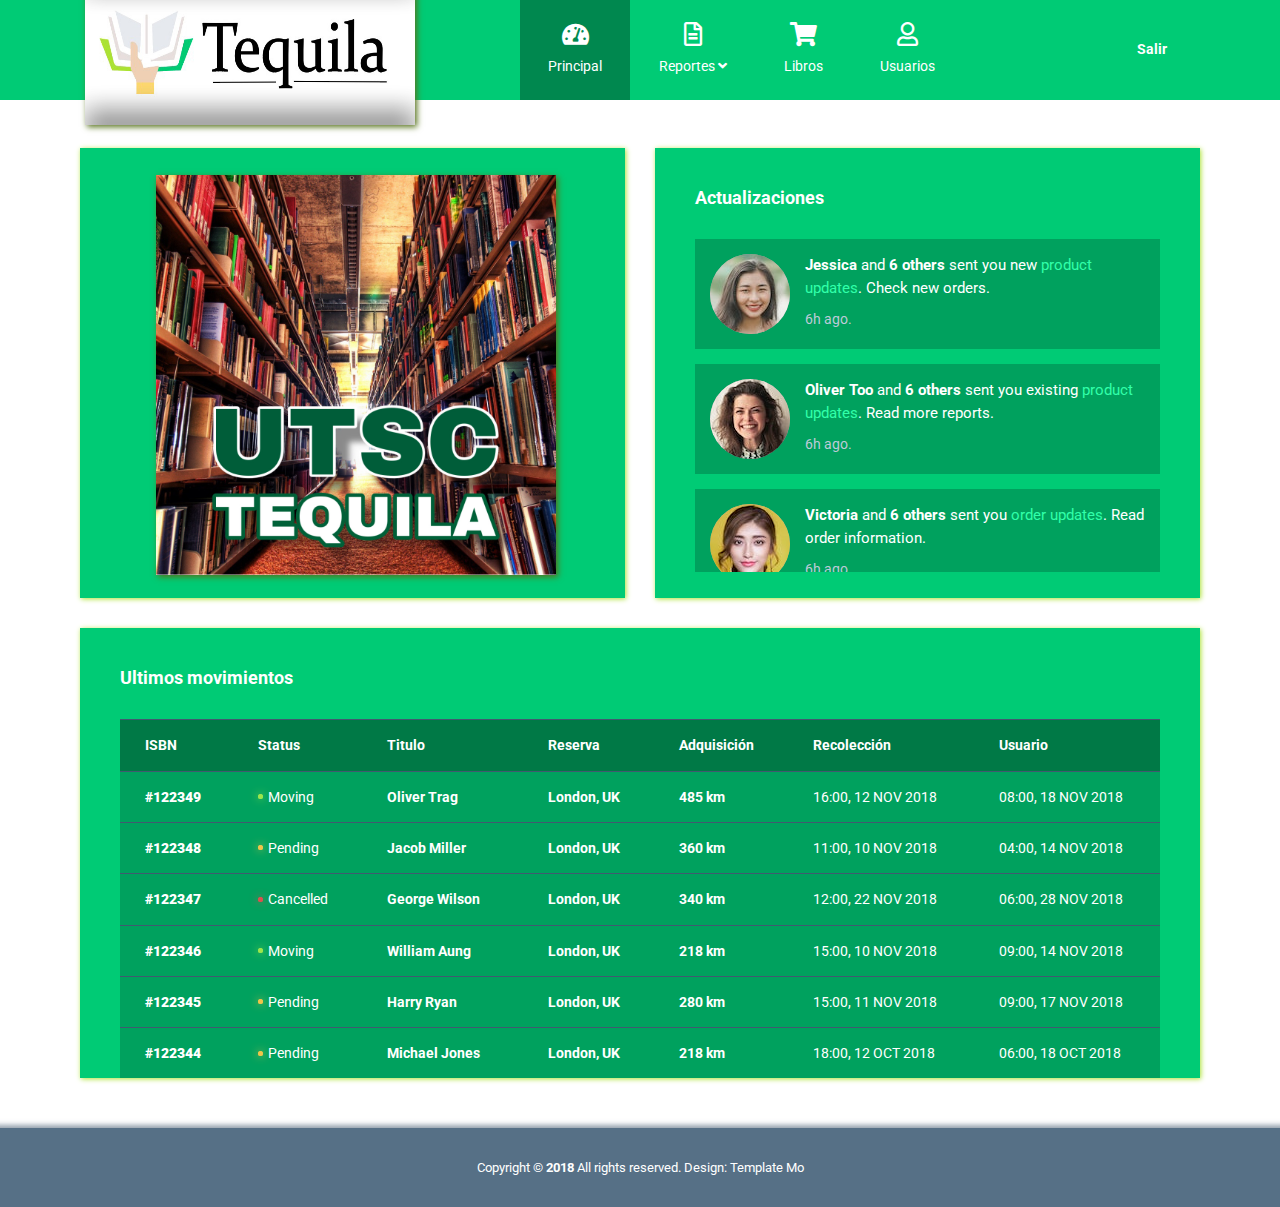
==== commit a9cd0300: "Modificacion navbar, modificacion html addproducts" ====
--- a/index.html
+++ b/index.html
@@ -1,6 +1,6 @@
 <!DOCTYPE html>
 <html lang="en">
-<!--Hola-->
+
 <head>
     <meta charset="UTF-8">
     <meta name="viewport" content="width=device-width, initial-scale=1.0">
@@ -24,7 +24,9 @@
         <nav class="navbar navbar-expand-xl">
             <div class="container h-100">
                 <a class="navbar-brand" href="index.html">
-                    <h1 class="tm-site-title mb-0">Product Admin</h1>
+                    <img src="img/Logo Tequila.jpeg" class="tm-site-title" id="logo"/>
+                    <!--<h1 class="tm-site-title mb-0">Tequila</h1>-->
+                    
                 </a>
                 <button class="navbar-toggler ml-auto mr-0" type="button" data-toggle="collapse" data-target="#navbarSupportedContent"
                     aria-controls="navbarSupportedContent" aria-expanded="false" aria-label="Toggle navigation">
@@ -36,7 +38,7 @@
                         <li class="nav-item">
                             <a class="nav-link active" href="#">
                                 <i class="fas fa-tachometer-alt"></i>
-                                Dashboard
+                                Principal
                                 <span class="sr-only">(current)</span>
                             </a>
                         </li>
@@ -46,47 +48,40 @@
                                 aria-haspopup="true" aria-expanded="false">
                                 <i class="far fa-file-alt"></i>
                                 <span>
-                                    Reports <i class="fas fa-angle-down"></i>
+                                    Reportes <i class="fas fa-angle-down"></i>
                                 </span>
                             </a>
                             <div class="dropdown-menu" aria-labelledby="navbarDropdown">
-                                <a class="dropdown-item" href="#">Daily Report</a>
-                                <a class="dropdown-item" href="#">Weekly Report</a>
-                                <a class="dropdown-item" href="#">Yearly Report</a>
+                                <a class="dropdown-item" href="https://docs.google.com/spreadsheets/d/1ftfFd2Er8roTeizDyuF7i0oF1Rf57_sg/edit#gid=964739288" target="_Blank">Daily Report</a>
+                                <a class="dropdown-item" href="https://docs.google.com/spreadsheets/d/1UcfWFZTyLBJ1nADMvFy2CD5_gPp3V_a7/edit#gid=163895631" target="_Blank">Weekly Report</a>
+                                <a class="dropdown-item" href="https://docs.google.com/spreadsheets/d/1BOyw50u8dMtRGMUoABpxks9FINKLMCXt/edit#gid=1735513427" target="_Blank">Yearly Report</a>
                             </div>
                         </li>
                         <li class="nav-item">
                             <a class="nav-link" href="products.html">
                                 <i class="fas fa-shopping-cart"></i>
-                                Products
+                                Libros
                             </a>
                         </li>
 
                         <li class="nav-item">
                             <a class="nav-link" href="accounts.html">
                                 <i class="far fa-user"></i>
-                                Accounts
+                                Usuarios
                             </a>
                         </li>
                         <li class="nav-item dropdown">
                             <a class="nav-link dropdown-toggle" href="#" id="navbarDropdown" role="button" data-toggle="dropdown"
                                 aria-haspopup="true" aria-expanded="false">
-                                <i class="fas fa-cog"></i>
-                                <span>
-                                    Settings <i class="fas fa-angle-down"></i>
-                                </span>
-                            </a>
-                            <div class="dropdown-menu" aria-labelledby="navbarDropdown">
-                                <a class="dropdown-item" href="#">Profile</a>
-                                <a class="dropdown-item" href="#">Billing</a>
-                                <a class="dropdown-item" href="#">Customize</a>
-                            </div>
+
+                            </a>
+
                         </li>
                     </ul>
                     <ul class="navbar-nav">
                         <li class="nav-item">
                             <a class="nav-link d-block" href="login.html">
-                                Admin, <b>Logout</b>
+                                <b>Salir</b>
                             </a>
                         </li>
                     </ul>
@@ -97,34 +92,20 @@
         <div class="container">
             <div class="row">
                 <div class="col">
-                    <p class="text-white mt-5 mb-5">Welcome back, <b>Admin</b></p>
+                    <p class="text-white mt-5 mb-5"></p>
                 </div>
             </div>
             <!-- row -->
             <div class="row tm-content-row">
-                <div class="col-sm-12 col-md-12 col-lg-6 col-xl-6 tm-block-col">
-                    <div class="tm-bg-primary-dark tm-block">
-                        <h2 class="tm-block-title">Latest Hits</h2>
-                        <canvas id="lineChart"></canvas>
-                    </div>
-                </div>
-                <div class="col-sm-12 col-md-12 col-lg-6 col-xl-6 tm-block-col">
-                    <div class="tm-bg-primary-dark tm-block">
-                        <h2 class="tm-block-title">Performance</h2>
-                        <canvas id="barChart"></canvas>
-                    </div>
-                </div>
+
                 <div class="col-sm-12 col-md-12 col-lg-6 col-xl-6 tm-block-col">
                     <div class="tm-bg-primary-dark tm-block tm-block-taller">
-                        <h2 class="tm-block-title">Storage Information</h2>
-                        <div id="pieChartContainer">
-                            <canvas id="pieChart" class="chartjs-render-monitor" width="200" height="200"></canvas>
-                        </div>                        
+                            <img src="img/image0.jpeg" class="tm-site-title" id="logo2"/>                      
                     </div>
                 </div>
                 <div class="col-sm-12 col-md-12 col-lg-6 col-xl-6 tm-block-col">
                     <div class="tm-bg-primary-dark tm-block tm-block-taller tm-block-overflow">
-                        <h2 class="tm-block-title">Notification List</h2>
+                        <h2 class="tm-block-title">Actualizaciones</h2>
                         <div class="tm-notification-items">
                             <div class="media tm-notification-item">
                                 <div class="tm-gray-circle"><img src="img/notification-01.jpg" alt="Avatar Image" class="rounded-circle"></div>
@@ -203,17 +184,17 @@
                 </div>
                 <div class="col-12 tm-block-col">
                     <div class="tm-bg-primary-dark tm-block tm-block-taller tm-block-scroll">
-                        <h2 class="tm-block-title">Orders List</h2>
+                        <h2 class="tm-block-title">Ultimos movimientos</h2>
                         <table class="table">
                             <thead>
                                 <tr>
-                                    <th scope="col">ORDER NO.</th>
-                                    <th scope="col">STATUS</th>
-                                    <th scope="col">OPERATORS</th>
-                                    <th scope="col">LOCATION</th>
-                                    <th scope="col">DISTANCE</th>
-                                    <th scope="col">START DATE</th>
-                                    <th scope="col">EST DELIVERY DUE</th>
+                                    <th scope="col">ISBN</th>
+                                    <th scope="col">Status</th>
+                                    <th scope="col">Titulo</th>
+                                    <th scope="col">Reserva</th>
+                                    <th scope="col">Adquisición</th>
+                                    <th scope="col">Recolección</th>
+                                    <th scope="col">Usuario</th>
                                 </tr>
                             </thead>
                             <tbody>
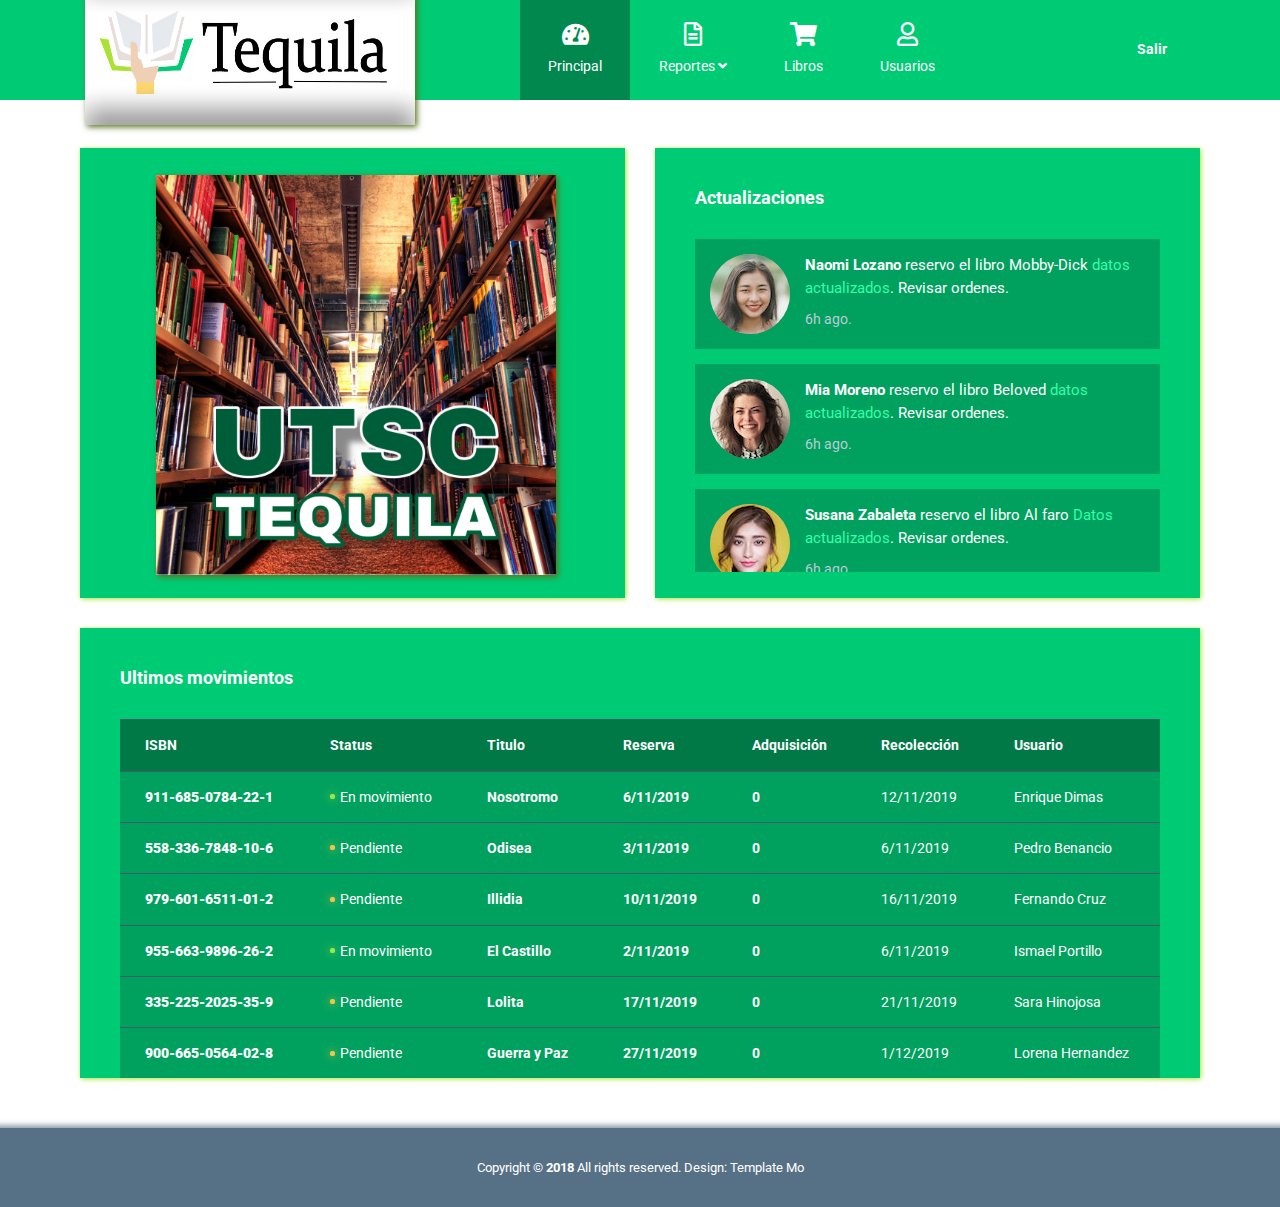
==== commit 81447fb7: "traduccion al español de vistas en archivos html" ====
--- a/index.html
+++ b/index.html
@@ -52,9 +52,9 @@
                                 </span>
                             </a>
                             <div class="dropdown-menu" aria-labelledby="navbarDropdown">
-                                <a class="dropdown-item" href="https://docs.google.com/spreadsheets/d/1ftfFd2Er8roTeizDyuF7i0oF1Rf57_sg/edit#gid=964739288" target="_Blank">Daily Report</a>
-                                <a class="dropdown-item" href="https://docs.google.com/spreadsheets/d/1UcfWFZTyLBJ1nADMvFy2CD5_gPp3V_a7/edit#gid=163895631" target="_Blank">Weekly Report</a>
-                                <a class="dropdown-item" href="https://docs.google.com/spreadsheets/d/1BOyw50u8dMtRGMUoABpxks9FINKLMCXt/edit#gid=1735513427" target="_Blank">Yearly Report</a>
+                                <a class="dropdown-item" href="https://docs.google.com/spreadsheets/d/1ftfFd2Er8roTeizDyuF7i0oF1Rf57_sg/edit#gid=964739288" target="_Blank">Reporte diario</a>
+                                <a class="dropdown-item" href="https://docs.google.com/spreadsheets/d/1UcfWFZTyLBJ1nADMvFy2CD5_gPp3V_a7/edit#gid=163895631" target="_Blank">Reporte semanal</a>
+                                <a class="dropdown-item" href="https://docs.google.com/spreadsheets/d/1BOyw50u8dMtRGMUoABpxks9FINKLMCXt/edit#gid=1735513427" target="_Blank">Reporte anual</a>
                             </div>
                         </li>
                         <li class="nav-item">
@@ -110,48 +110,48 @@
                             <div class="media tm-notification-item">
                                 <div class="tm-gray-circle"><img src="img/notification-01.jpg" alt="Avatar Image" class="rounded-circle"></div>
                                 <div class="media-body">
-                                    <p class="mb-2"><b>Jessica</b> and <b>6 others</b> sent you new <a href="#"
-                                            class="tm-notification-link">product updates</a>. Check new orders.</p>
+                                    <p class="mb-2"><b>Naomi Lozano</b> reservo el libro Mobby-Dick <a href="#"
+                                            class="tm-notification-link">datos actualizados</a>. Revisar ordenes.</p>
                                     <span class="tm-small tm-text-color-secondary">6h ago.</span>
                                 </div>
                             </div>
                             <div class="media tm-notification-item">
                                 <div class="tm-gray-circle"><img src="img/notification-02.jpg" alt="Avatar Image" class="rounded-circle"></div>
                                 <div class="media-body">
-                                    <p class="mb-2"><b>Oliver Too</b> and <b>6 others</b> sent you existing <a href="#"
-                                            class="tm-notification-link">product updates</a>. Read more reports.</p>
+                                    <p class="mb-2"><b>Mia Moreno</b> reservo el libro Beloved<a href="#"
+                                            class="tm-notification-link"> datos actualizados</a>. Revisar ordenes.</p>
                                     <span class="tm-small tm-text-color-secondary">6h ago.</span>
                                 </div>
                             </div>
                             <div class="media tm-notification-item">
                                 <div class="tm-gray-circle"><img src="img/notification-03.jpg" alt="Avatar Image" class="rounded-circle"></div>
                                 <div class="media-body">
-                                    <p class="mb-2"><b>Victoria</b> and <b>6 others</b> sent you <a href="#"
-                                            class="tm-notification-link">order updates</a>. Read order information.</p>
+                                    <p class="mb-2"><b>Susana Zabaleta</b> reservo el libro Al faro <a href="#"
+                                            class="tm-notification-link">Datos actualizados</a>. Revisar ordenes.</p>
                                     <span class="tm-small tm-text-color-secondary">6h ago.</span>
                                 </div>
                             </div>
                             <div class="media tm-notification-item">
                                 <div class="tm-gray-circle"><img src="img/notification-01.jpg" alt="Avatar Image" class="rounded-circle"></div>
                                 <div class="media-body">
-                                    <p class="mb-2"><b>Laura Cute</b> and <b>6 others</b> sent you <a href="#"
-                                            class="tm-notification-link">product records</a>.</p>
+                                    <p class="mb-2"><b>Oriana Rivera</b> reservo el libro Los viajes de Guilliver <a href="#"
+                                            class="tm-notification-link">Datos actualizados</a> <a> Revisar ordenes</a>.</p>
                                     <span class="tm-small tm-text-color-secondary">6h ago.</span>
                                 </div>
                             </div>
                             <div class="media tm-notification-item">
                                 <div class="tm-gray-circle"><img src="img/notification-02.jpg" alt="Avatar Image" class="rounded-circle"></div>
                                 <div class="media-body">
-                                    <p class="mb-2"><b>Samantha</b> and <b>6 others</b> sent you <a href="#"
-                                            class="tm-notification-link">order stuffs</a>.</p>
+                                    <p class="mb-2"><b>Lorena Herrera</b> reservo el libro Memorias de Adriano <a href="#"
+                                            class="tm-notification-link">Datos Actualizados</a> <a>Revisar ordenes</a>.</p>
                                     <span class="tm-small tm-text-color-secondary">6h ago.</span>
                                 </div>
                             </div>
                             <div class="media tm-notification-item">
                                 <div class="tm-gray-circle"><img src="img/notification-03.jpg" alt="Avatar Image" class="rounded-circle"></div>
                                 <div class="media-body">
-                                    <p class="mb-2"><b>Sophie</b> and <b>6 others</b> sent you <a href="#"
-                                            class="tm-notification-link">product updates</a>.</p>
+                                    <p class="mb-2"><b>Oriana Rivera</b> debe entregar el 26/11/2019 <a href="#"
+                                            class="tm-notification-link">Revisar ordenes</a>.</p>
                                     <span class="tm-small tm-text-color-secondary">6h ago.</span>
                                 </div>
                             </div>
@@ -199,137 +199,90 @@
                             </thead>
                             <tbody>
                                 <tr>
-                                    <th scope="row"><b>#122349</b></th>
+                                    <th scope="row"><b>911-685-0784-22-1</b></th>
                                     <td>
                                         <div class="tm-status-circle moving">
-                                        </div>Moving
-                                    </td>
-                                    <td><b>Oliver Trag</b></td>
-                                    <td><b>London, UK</b></td>
-                                    <td><b>485 km</b></td>
-                                    <td>16:00, 12 NOV 2018</td>
-                                    <td>08:00, 18 NOV 2018</td>
-                                </tr>
-                                <tr>
-                                    <th scope="row"><b>#122348</b></th>
+                                        </div>En movimiento
+                                    </td>
+                                    <td><b>Nosotromo</b></td>
+                                    <td><b>6/11/2019</b></td>
+                                    <td><b>0</b></td>
+                                    <td>12/11/2019</td>
+                                    <td>Enrique Dimas</td>
+                                </tr>
+                                <tr>
+                                    <th scope="row"><b>558-336-7848-10-6</b></th>
                                     <td>
                                         <div class="tm-status-circle pending">
-                                        </div>Pending
-                                    </td>
-                                    <td><b>Jacob Miller</b></td>
-                                    <td><b>London, UK</b></td>
-                                    <td><b>360 km</b></td>
-                                    <td>11:00, 10 NOV 2018</td>
-                                    <td>04:00, 14 NOV 2018</td>
-                                </tr>
-                                <tr>
-                                    <th scope="row"><b>#122347</b></th>
-                                    <td>
-                                        <div class="tm-status-circle cancelled">
-                                        </div>Cancelled
-                                    </td>
-                                    <td><b>George Wilson</b></td>
-                                    <td><b>London, UK</b></td>
-                                    <td><b>340 km</b></td>
-                                    <td>12:00, 22 NOV 2018</td>
-                                    <td>06:00, 28 NOV 2018</td>
-                                </tr>
-                                <tr>
-                                    <th scope="row"><b>#122346</b></th>
+                                        </div>Pendiente
+                                    </td>
+                                    <td><b>Odisea</b></td>
+                                    <td><b>3/11/2019</b></td>
+                                    <td><b>0</b></td>
+                                    <td>6/11/2019</td>
+                                    <td>Pedro Benancio</td>
+                                </tr>
+                                <tr>
+                                    <th scope="row"><b>979-601-6511-01-2</b></th>
+                                    <td>
+                                        <div class="tm-status-circle pending">
+                                        </div>Pendiente
+                                    </td>
+                                    <td><b>Illidia</b></td>
+                                    <td><b>10/11/2019</b></td>
+                                    <td><b>0</b></td>
+                                    <td>16/11/2019</td>
+                                    <td>Fernando Cruz</td>
+                                </tr>
+                                <tr>
+                                    <th scope="row"><b>955-663-9896-26-2</b></th>
                                     <td>
                                         <div class="tm-status-circle moving">
-                                        </div>Moving
-                                    </td>
-                                    <td><b>William Aung</b></td>
-                                    <td><b>London, UK</b></td>
-                                    <td><b>218 km</b></td>
-                                    <td>15:00, 10 NOV 2018</td>
-                                    <td>09:00, 14 NOV 2018</td>
-                                </tr>
-                                <tr>
-                                    <th scope="row"><b>#122345</b></th>
+                                        </div>En movimiento
+                                    </td>
+                                    <td><b>El Castillo</b></td>
+                                    <td><b>2/11/2019</b></td>
+                                    <td><b>0</b></td>
+                                    <td>6/11/2019</td>
+                                    <td>Ismael Portillo</td>
+                                </tr>
+                                <tr>
+                                    <th scope="row"><b>335-225-2025-35-9</b></th>
                                     <td>
                                         <div class="tm-status-circle pending">
-                                        </div>Pending
-                                    </td>
-                                    <td><b>Harry Ryan</b></td>
-                                    <td><b>London, UK</b></td>
-                                    <td><b>280 km</b></td>
-                                    <td>15:00, 11 NOV 2018</td>
-                                    <td>09:00, 17 NOV 2018</td>
-                                </tr>
-                                <tr>
-                                    <th scope="row"><b>#122344</b></th>
+                                        </div>Pendiente
+                                    </td>
+                                    <td><b>Lolita</b></td>
+                                    <td><b>17/11/2019</b></td>
+                                    <td><b>0</b></td>
+                                    <td>21/11/2019</td>
+                                    <td>Sara Hinojosa</td>
+                                </tr>
+                                <tr>
+                                    <th scope="row"><b>900-665-0564-02-8</b></th>
                                     <td>
                                         <div class="tm-status-circle pending">
-                                        </div>Pending
-                                    </td>
-                                    <td><b>Michael Jones</b></td>
-                                    <td><b>London, UK</b></td>
-                                    <td><b>218 km</b></td>
-                                    <td>18:00, 12 OCT 2018</td>
-                                    <td>06:00, 18 OCT 2018</td>
-                                </tr>
-                                <tr>
-                                    <th scope="row"><b>#122343</b></th>
+                                        </div>Pendiente
+                                    </td>
+                                    <td><b>Guerra y Paz</b></td>
+                                    <td><b>27/11/2019</b></td>
+                                    <td><b>0</b></td>
+                                    <td>1/12/2019</td>
+                                    <td>Lorena Hernandez</td>
+                                </tr>
+                                <tr>
+                                    <th scope="row"><b>918-567-0880-21-7</b></th>
                                     <td>
                                         <div class="tm-status-circle moving">
-                                        </div>Moving
-                                    </td>
-                                    <td><b>Timmy Davis</b></td>
-                                    <td><b>London, UK</b></td>
-                                    <td><b>218 km</b></td>
-                                    <td>12:00, 10 OCT 2018</td>
-                                    <td>08:00, 18 OCT 2018</td>
-                                </tr>
-                                <tr>
-                                    <th scope="row"><b>#122342</b></th>
-                                    <td>
-                                        <div class="tm-status-circle moving">
-                                        </div>Moving
-                                    </td>
-                                    <td><b>Oscar Phyo</b></td>
-                                    <td><b>London, UK</b></td>
-                                    <td><b>420 km</b></td>
-                                    <td>15:30, 06 OCT 2018</td>
-                                    <td>09:30, 16 OCT 2018</td>
-                                </tr>
-                                <tr>
-                                    <th scope="row"><b>#122341</b></th>
-                                    <td>
-                                        <div class="tm-status-circle moving">
-                                        </div>Moving
-                                    </td>
-                                    <td><b>Charlie Brown</b></td>
-                                    <td><b>London, UK</b></td>
-                                    <td><b>300 km</b></td>
-                                    <td>11:00, 10 OCT 2018</td>
-                                    <td>03:00, 14 OCT 2018</td>
-                                </tr>
-                                <tr>
-                                    <th scope="row"><b>#122340</b></th>
-                                    <td>
-                                        <div class="tm-status-circle cancelled">
-                                        </div>Cancelled
-                                    </td>
-                                    <td><b>Wilson Cookies</b></td>
-                                    <td><b>London, UK</b></td>
-                                    <td><b>218 km</b></td>
-                                    <td>17:30, 12 OCT 2018</td>
-                                    <td>08:30, 22 OCT 2018</td>
-                                </tr>
-                                <tr>
-                                    <th scope="row"><b>#122339</b></th>
-                                    <td>
-                                        <div class="tm-status-circle moving">
-                                        </div>Moving
-                                    </td>
-                                    <td><b>Richard Clamon</b></td>
-                                    <td><b>London, UK</b></td>
-                                    <td><b>150 km</b></td>
-                                    <td>15:00, 12 OCT 2018</td>
-                                    <td>09:20, 26 OCT 2018</td>
-                                </tr>
+                                        </div>En movimiento
+                                    </td>
+                                    <td><b>Fuasto</b></td>
+                                    <td><b>7/11/2019</b></td>
+                                    <td><b>0</b></td>
+                                    <td>13/11/2019</td>
+                                    <td>Adal del Arco/td>
+                                </tr>
+ 
                             </tbody>
                         </table>
                     </div>
